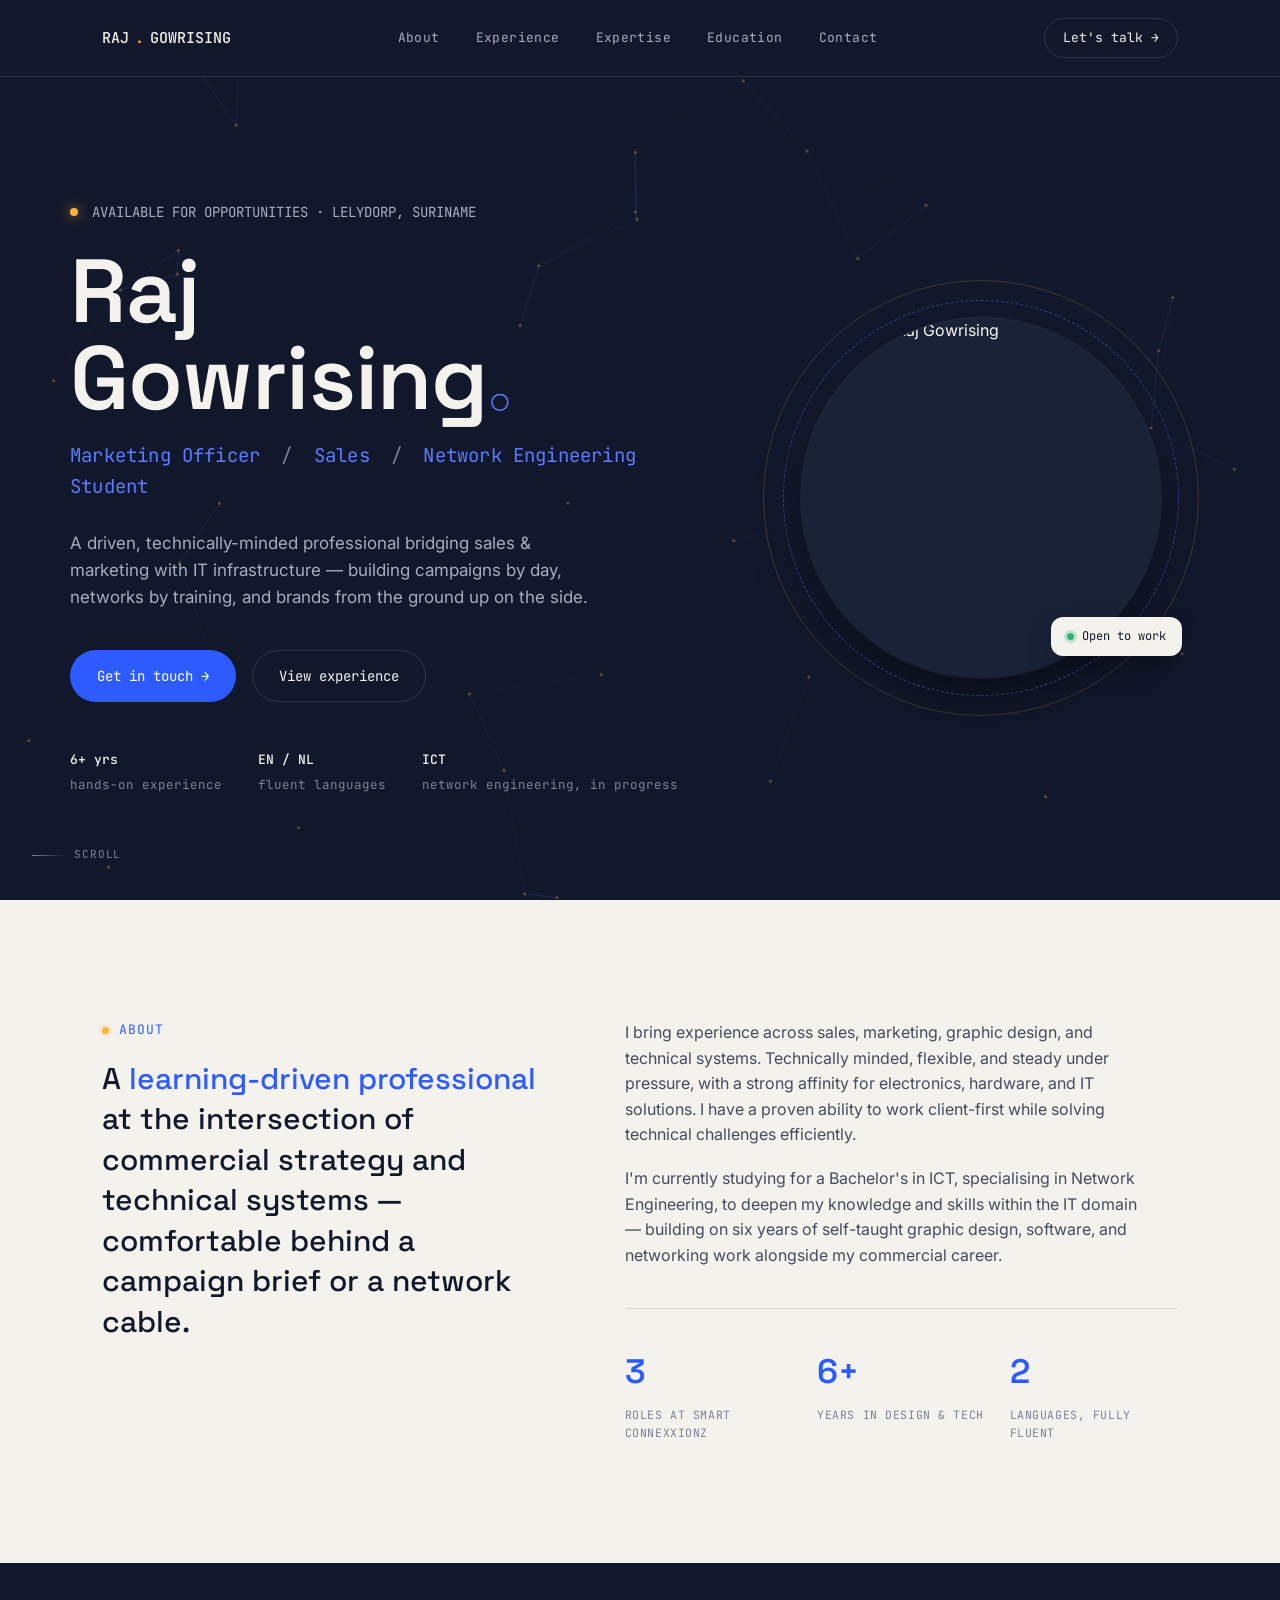
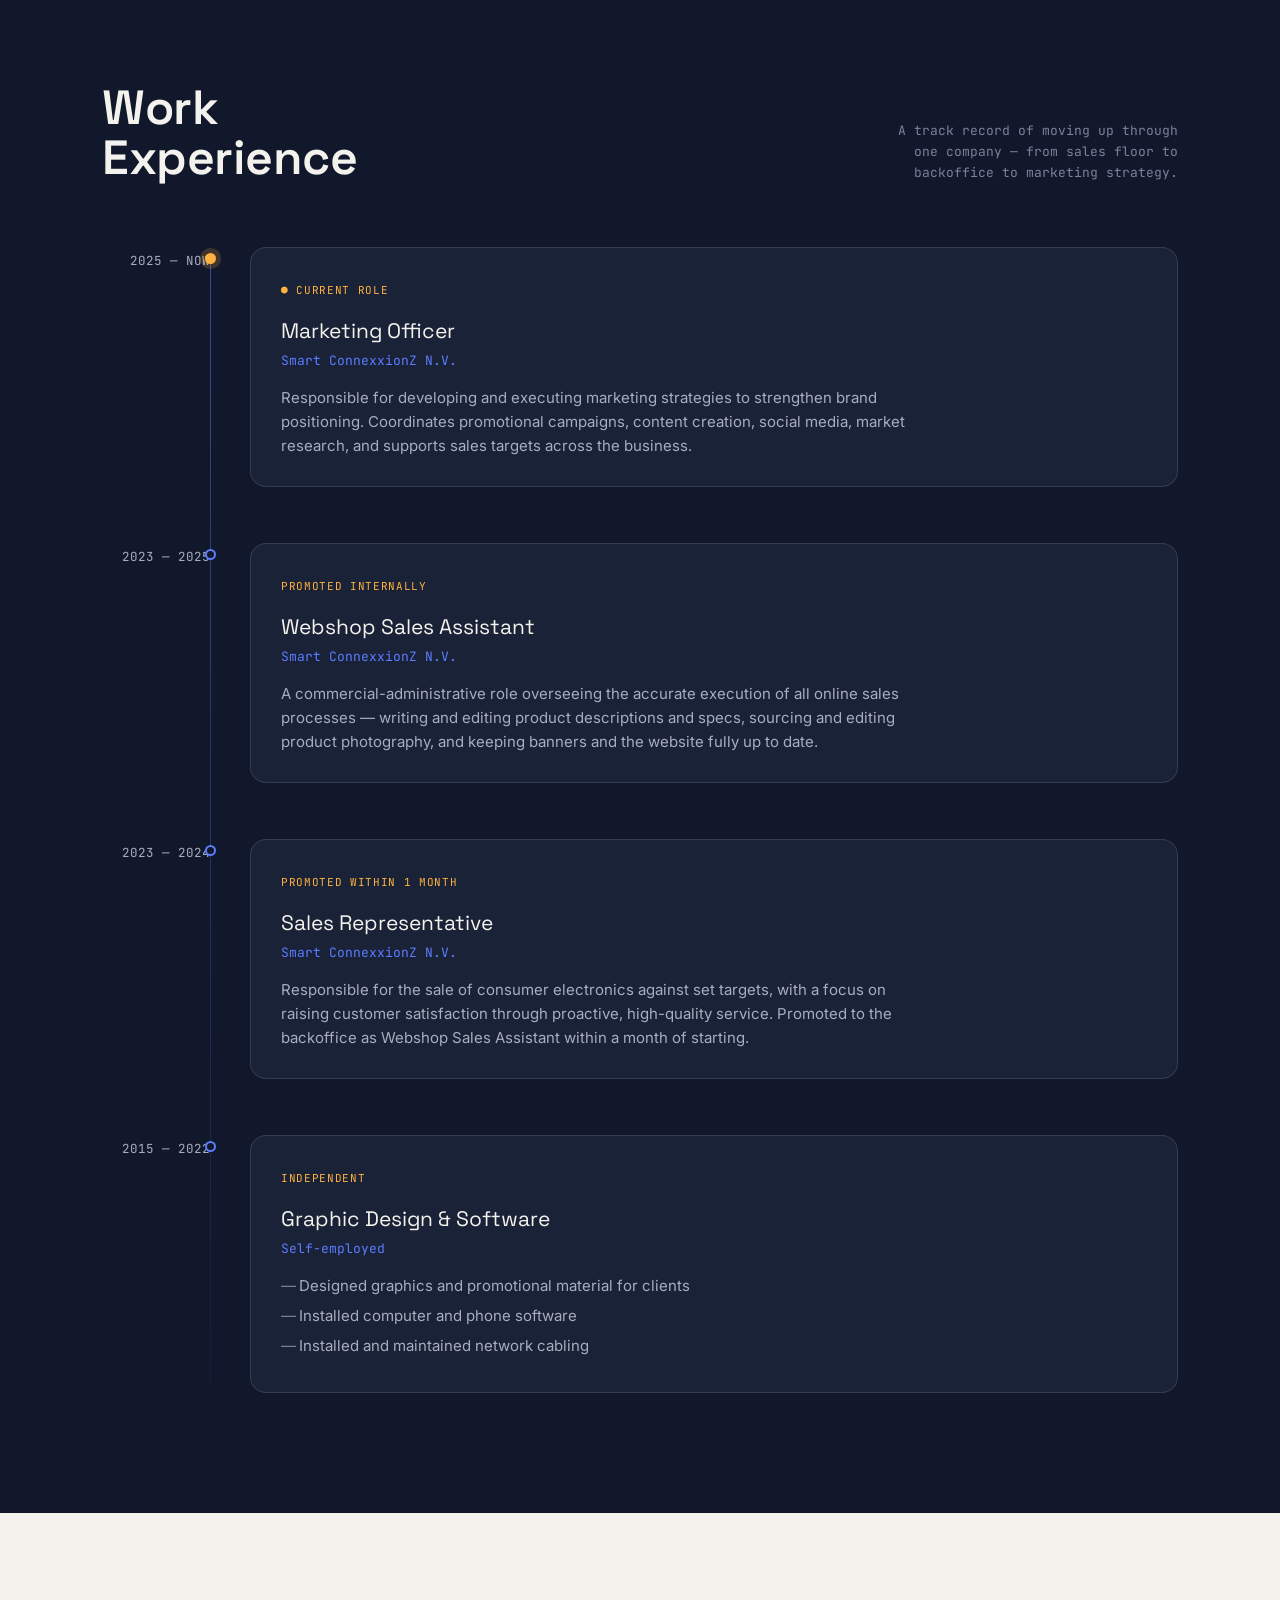
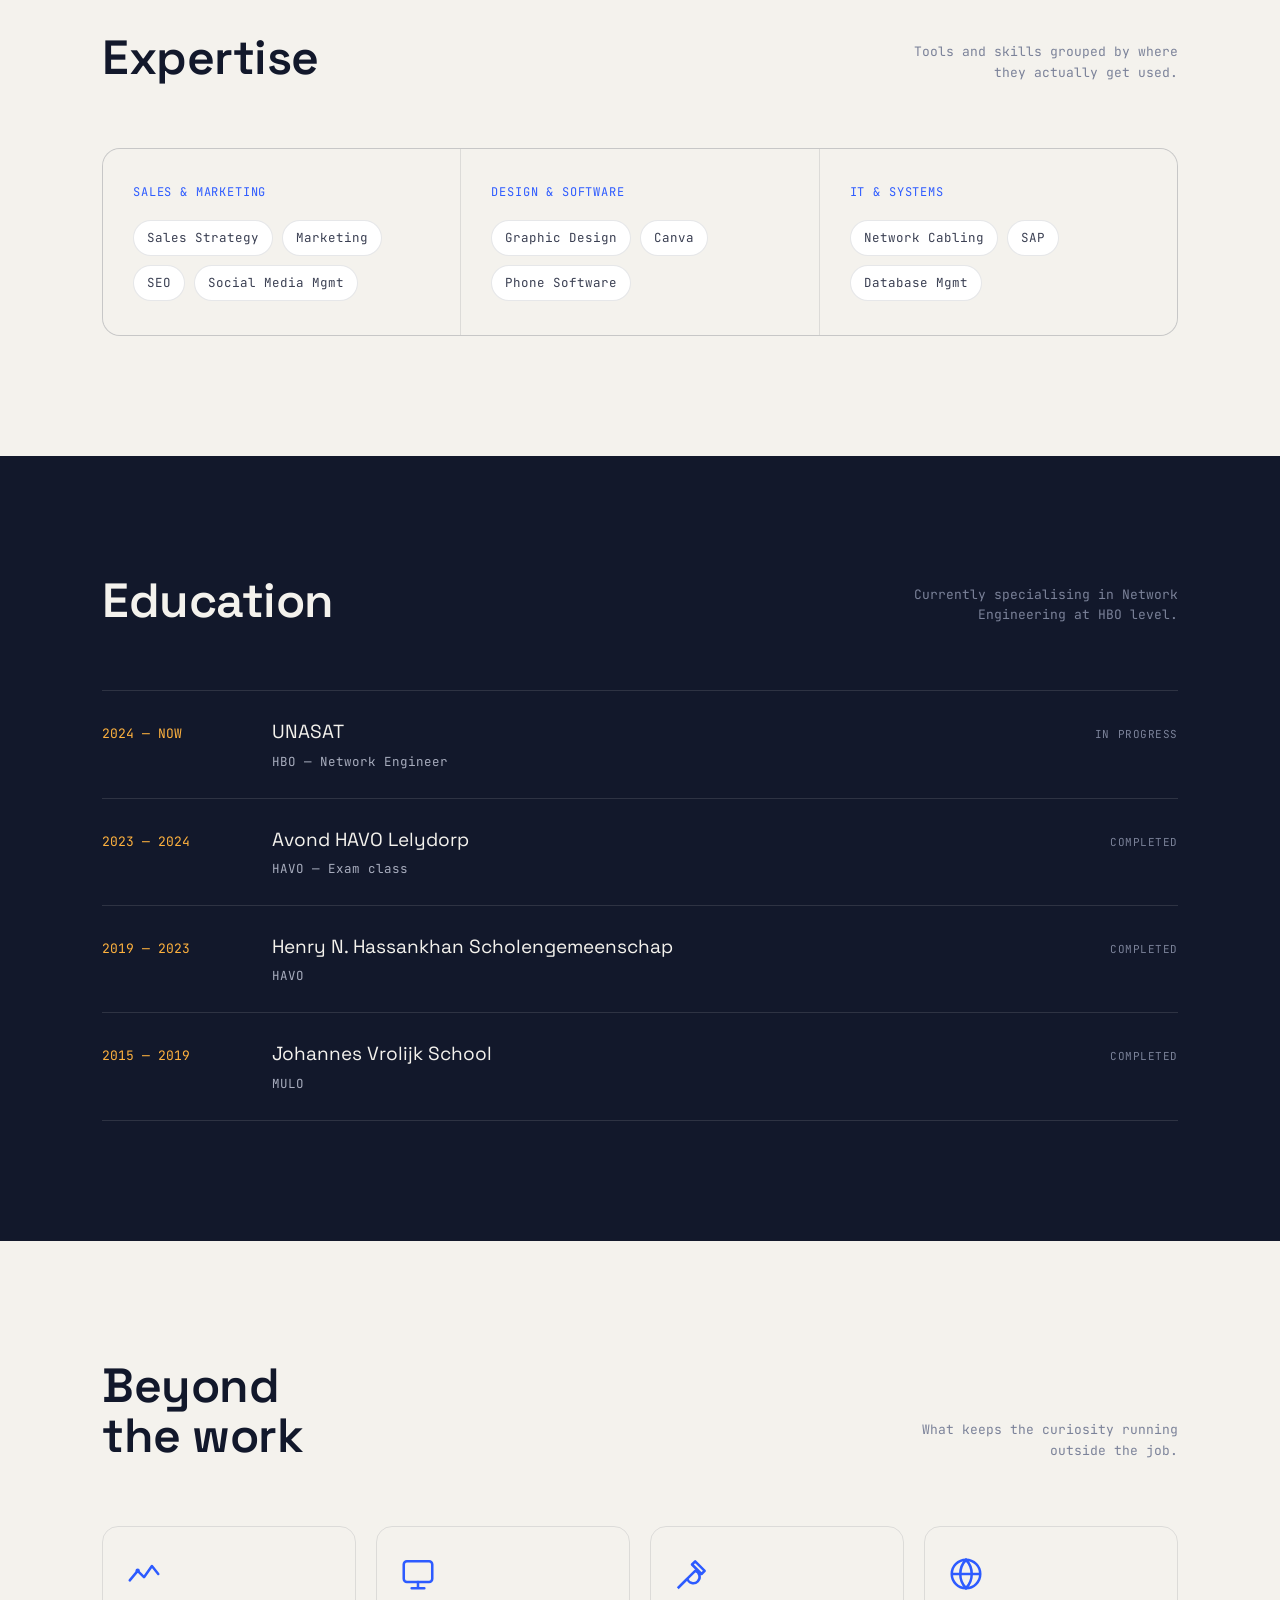
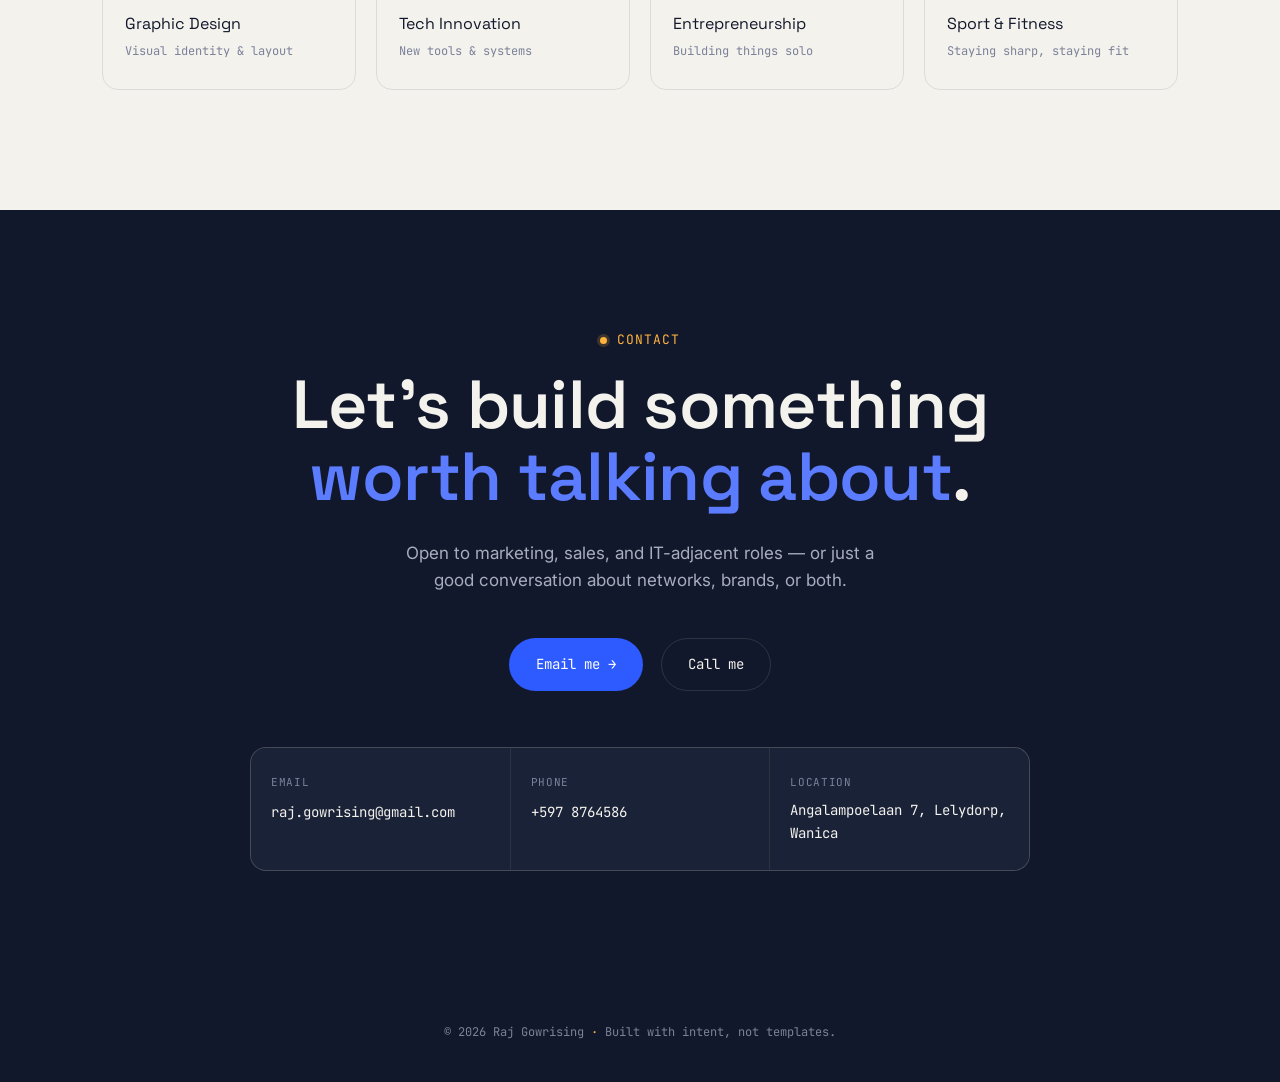
==== index.html @ 98e71255 "Add files via upload" ====
<!DOCTYPE html>
<html lang="en">
<head>
<meta charset="UTF-8">
<meta name="viewport" content="width=device-width, initial-scale=1.0">
<title>Raj Gowrising — Marketing & Sales Officer / IT Network Engineer</title>
<link rel="preconnect" href="https://fonts.googleapis.com">
<link rel="preconnect" href="https://fonts.gstatic.com" crossorigin>
<link href="https://fonts.googleapis.com/css2?family=Space+Grotesk:wght@400;500;600;700&family=Inter:wght@400;500;600;700&family=JetBrains+Mono:wght@400;500;600&display=swap" rel="stylesheet">
<link rel="stylesheet" href="styles.css">
</head>
<body>

<header>
  <nav class="wrap">
    <a href="#hero" class="logo">RAJ<span>.</span>GOWRISING</a>
    <div class="nav-links">
      <a href="#about">About</a>
      <a href="#experience">Experience</a>
      <a href="#expertise">Expertise</a>
      <a href="#education">Education</a>
      <a href="#contact">Contact</a>
    </div>
    <a href="#contact" class="nav-cta">Let's talk →</a>
  </nav>
</header>

<section id="hero">
  <canvas id="network-canvas"></canvas>
  <div class="wrap hero-grid">
    <div>
      <div class="hero-kicker"><span class="dot"></span> AVAILABLE FOR OPPORTUNITIES · LELYDORP, SURINAME</div>
      <h1 class="hero-name">Raj<br>Gowrising<span class="accent">.</span></h1>
      <div class="hero-role">Marketing Officer <span class="sep">/</span> Sales <span class="sep">/</span> Network Engineering Student</div>
      <p class="hero-desc">A driven, technically-minded professional bridging sales &amp; marketing with IT infrastructure — building campaigns by day, networks by training, and brands from the ground up on the side.</p>
      <div class="hero-actions">
        <a href="#contact" class="btn btn-primary">Get in touch →</a>
        <a href="#experience" class="btn btn-ghost">View experience</a>
      </div>
      <div class="hero-meta">
        <div><strong>6+ yrs</strong> hands-on experience</div>
        <div><strong>EN / NL</strong> fluent languages</div>
        <div><strong>ICT</strong> network engineering, in progress</div>
      </div>
    </div>
    <div class="portrait-wrap">
      <div class="portrait-ring">
        <div class="portrait-img">
          <img id="headshot" src="assets/headshot.jpg" alt="Portrait of Raj Gowrising">
        </div>
        <div class="portrait-tag"><span class="pulse"></span> Open to work</div>
      </div>
    </div>
  </div>
  <div class="scroll-cue"><span class="line"></span> Scroll</div>
</section>

<section id="about" class="on-paper section-pad">
  <div class="wrap">
    <div>
      <div class="eyebrow" style="color:var(--blue);">About</div>
      <p class="about-lead">A <span class="hl">learning-driven professional</span> at the intersection of commercial strategy and technical systems — comfortable behind a campaign brief or a network cable.</p>
    </div>
    <div class="about-body">
      <p>I bring experience across sales, marketing, graphic design, and technical systems. Technically minded, flexible, and steady under pressure, with a strong affinity for electronics, hardware, and IT solutions. I have a proven ability to work client-first while solving technical challenges efficiently.</p>
      <p>I'm currently studying for a Bachelor's in ICT, specialising in Network Engineering, to deepen my knowledge and skills within the IT domain — building on six years of self-taught graphic design, software, and networking work alongside my commercial career.</p>
      <div class="stat-row">
        <div>
          <div class="stat-num">3</div>
          <div class="stat-label">Roles at Smart ConnexxionZ</div>
        </div>
        <div>
          <div class="stat-num">6+</div>
          <div class="stat-label">Years in design &amp; tech</div>
        </div>
        <div>
          <div class="stat-num">2</div>
          <div class="stat-label">Languages, fully fluent</div>
        </div>
      </div>
    </div>
  </div>
</section>

<section id="experience" class="section-pad">
  <div class="wrap">
    <div class="section-head">
      <h2 class="section-title">Work<br>Experience</h2>
      <div class="section-note">A track record of moving up through one company — from sales floor to backoffice to marketing strategy.</div>
    </div>

    <div class="timeline">

      <div class="tl-item is-current">
        <div class="tl-date">2025 — NOW</div>
        <div class="tl-node"></div>
        <div class="tl-card">
          <div class="tl-status">● Current role</div>
          <div class="tl-role">Marketing Officer</div>
          <div class="tl-org">Smart ConnexxionZ N.V.</div>
          <div class="tl-desc">Responsible for developing and executing marketing strategies to strengthen brand positioning. Coordinates promotional campaigns, content creation, social media, market research, and supports sales targets across the business.</div>
        </div>
      </div>

      <div class="tl-item">
        <div class="tl-date">2023 — 2025</div>
        <div class="tl-node"></div>
        <div class="tl-card">
          <div class="tl-status">Promoted internally</div>
          <div class="tl-role">Webshop Sales Assistant</div>
          <div class="tl-org">Smart ConnexxionZ N.V.</div>
          <div class="tl-desc">A commercial-administrative role overseeing the accurate execution of all online sales processes — writing and editing product descriptions and specs, sourcing and editing product photography, and keeping banners and the website fully up to date.</div>
        </div>
      </div>

      <div class="tl-item">
        <div class="tl-date">2023 — 2024</div>
        <div class="tl-node"></div>
        <div class="tl-card">
          <div class="tl-status">Promoted within 1 month</div>
          <div class="tl-role">Sales Representative</div>
          <div class="tl-org">Smart ConnexxionZ N.V.</div>
          <div class="tl-desc">Responsible for the sale of consumer electronics against set targets, with a focus on raising customer satisfaction through proactive, high-quality service. Promoted to the backoffice as Webshop Sales Assistant within a month of starting.</div>
        </div>
      </div>

      <div class="tl-item">
        <div class="tl-date">2015 — 2022</div>
        <div class="tl-node"></div>
        <div class="tl-card">
          <div class="tl-status">Independent</div>
          <div class="tl-role">Graphic Design &amp; Software</div>
          <div class="tl-org">Self-employed</div>
          <div class="tl-desc">
            <ul>
              <li>Designed graphics and promotional material for clients</li>
              <li>Installed computer and phone software</li>
              <li>Installed and maintained network cabling</li>
            </ul>
          </div>
        </div>
      </div>

    </div>
  </div>
</section>

<section id="expertise" class="section-pad">
  <div class="wrap">
    <div class="section-head">
      <h2 class="section-title">Expertise</h2>
      <div class="section-note">Tools and skills grouped by where they actually get used.</div>
    </div>

    <div class="exp-grid">
      <div class="exp-cell">
        <div class="exp-cell-title">Sales &amp; Marketing</div>
        <div class="chip-row">
          <span class="chip">Sales Strategy</span>
          <span class="chip">Marketing</span>
          <span class="chip">SEO</span>
          <span class="chip">Social Media Mgmt</span>
        </div>
      </div>
      <div class="exp-cell">
        <div class="exp-cell-title">Design &amp; Software</div>
        <div class="chip-row">
          <span class="chip">Graphic Design</span>
          <span class="chip">Canva</span>
          <span class="chip">Phone Software</span>
        </div>
      </div>
      <div class="exp-cell">
        <div class="exp-cell-title">IT &amp; Systems</div>
        <div class="chip-row">
          <span class="chip">Network Cabling</span>
          <span class="chip">SAP</span>
          <span class="chip">Database Mgmt</span>
        </div>
      </div>
    </div>
  </div>
</section>

<section id="education" class="section-pad">
  <div class="wrap">
    <div class="section-head">
      <h2 class="section-title">Education</h2>
      <div class="section-note">Currently specialising in Network Engineering at HBO level.</div>
    </div>

    <div class="edu-list">
      <div class="edu-row">
        <div class="edu-period">2024 — NOW</div>
        <div>
          <div class="edu-school">UNASAT</div>
          <div class="edu-degree">HBO — Network Engineer</div>
        </div>
        <div class="edu-tag">In progress</div>
      </div>
      <div class="edu-row">
        <div class="edu-period">2023 — 2024</div>
        <div>
          <div class="edu-school">Avond HAVO Lelydorp</div>
          <div class="edu-degree">HAVO — Exam class</div>
        </div>
        <div class="edu-tag">Completed</div>
      </div>
      <div class="edu-row">
        <div class="edu-period">2019 — 2023</div>
        <div>
          <div class="edu-school">Henry N. Hassankhan Scholengemeenschap</div>
          <div class="edu-degree">HAVO</div>
        </div>
        <div class="edu-tag">Completed</div>
      </div>
      <div class="edu-row">
        <div class="edu-period">2015 — 2019</div>
        <div>
          <div class="edu-school">Johannes Vrolijk School</div>
          <div class="edu-degree">MULO</div>
        </div>
        <div class="edu-tag">Completed</div>
      </div>
    </div>
  </div>
</section>

<section id="interests" class="section-pad">
  <div class="wrap">
    <div class="section-head">
      <h2 class="section-title">Beyond<br>the work</h2>
      <div class="section-note">What keeps the curiosity running outside the job.</div>
    </div>

    <div class="int-grid">
      <div class="int-card">
        <div class="int-icon">
          <svg viewBox="0 0 24 24" fill="none" stroke="#2D5BFF" stroke-width="1.6"><path d="M3 16l5-6 4 4 5-7 4 5" stroke-linecap="round" stroke-linejoin="round"/><circle cx="8" cy="10" r="1.4" fill="#2D5BFF" stroke="none"/></svg>
        </div>
        <div class="int-title">Graphic Design</div>
        <div class="int-sub">Visual identity &amp; layout</div>
      </div>
      <div class="int-card">
        <div class="int-icon">
          <svg viewBox="0 0 24 24" fill="none" stroke="#2D5BFF" stroke-width="1.6"><rect x="3" y="4" width="18" height="13" rx="2"/><path d="M8 21h8M12 17v4" stroke-linecap="round"/></svg>
        </div>
        <div class="int-title">Tech Innovation</div>
        <div class="int-sub">New tools &amp; systems</div>
      </div>
      <div class="int-card">
        <div class="int-icon">
          <svg viewBox="0 0 24 24" fill="none" stroke="#2D5BFF" stroke-width="1.6"><path d="M3 21l6-6m0 0a4 4 0 105-5l-7 7zM14 4l6 6-2 2-6-6z" stroke-linejoin="round"/></svg>
        </div>
        <div class="int-title">Entrepreneurship</div>
        <div class="int-sub">Building things solo</div>
      </div>
      <div class="int-card">
        <div class="int-icon">
          <svg viewBox="0 0 24 24" fill="none" stroke="#2D5BFF" stroke-width="1.6"><circle cx="12" cy="12" r="9"/><path d="M3 12h18M12 3a13 13 0 010 18 13 13 0 010-18z"/></svg>
        </div>
        <div class="int-title">Sport &amp; Fitness</div>
        <div class="int-sub">Staying sharp, staying fit</div>
      </div>
    </div>
  </div>
</section>

<section id="contact" class="section-pad">
  <div class="wrap">
    <div class="eyebrow" style="justify-content:center;">Contact</div>
    <h2 class="contact-title">Let's build something <span class="hl">worth talking about</span>.</h2>
    <p class="contact-sub">Open to marketing, sales, and IT-adjacent roles — or just a good conversation about networks, brands, or both.</p>
    <div class="contact-actions">
      <a href="mailto:raj.gowrising@gmail.com" class="btn btn-primary">Email me →</a>
      <a href="tel:+5978764586" class="btn btn-ghost">Call me</a>
    </div>
    <div class="contact-grid">
      <div class="contact-cell">
        <div class="contact-label">Email</div>
        <a class="contact-value" href="mailto:raj.gowrising@gmail.com">raj.gowrising@gmail.com</a>
      </div>
      <div class="contact-cell">
        <div class="contact-label">Phone</div>
        <a class="contact-value" href="tel:+5978764586">+597 8764586</a>
      </div>
      <div class="contact-cell">
        <div class="contact-label">Location</div>
        <div class="contact-value">Angalampoelaan 7, Lelydorp, Wanica</div>
      </div>
    </div>
  </div>
</section>

<footer>
  © 2026 Raj Gowrising <span>·</span> Built with intent, not templates.
</footer>


<script src="script.js"></script>

</body>
</html>
---- styles.css ----
/* =============================================
   Raj Gowrising — Portfolio Stylesheet
   Edit colors/fonts in :root at the top —
   changes apply across the whole site.
   ============================================= */

  /* ============ TOKENS ============ */
  :root{
    --ink:#12182B;
    --ink-soft:#1A2238;
    --paper:#F4F2ED;
    --paper-dim:#E7E3D8;
    --blue:#2D5BFF;
    --blue-soft:#5C7CFF;
    --amber:#FFB23E;
    --slate:#7B8299;
    --slate-light:#A8ADBE;
    --line: rgba(244,242,237,0.12);
    --line-on-paper: rgba(18,24,43,0.1);

    --font-display:'Space Grotesk', sans-serif;
    --font-body:'Inter', sans-serif;
    --font-mono:'JetBrains Mono', monospace;

    --maxw: 1140px;
  }

  *{margin:0;padding:0;box-sizing:border-box;}

  html{scroll-behavior:smooth;}

  body{
    background:var(--ink);
    color:var(--paper);
    font-family:var(--font-body);
    line-height:1.6;
    -webkit-font-smoothing:antialiased;
    overflow-x:hidden;
  }

  a{color:inherit; text-decoration:none;}
  ul{list-style:none;}

  ::selection{ background:var(--blue); color:var(--paper); }

  :focus-visible{
    outline:2px solid var(--amber);
    outline-offset:3px;
  }

  .wrap{
    max-width:var(--maxw);
    margin:0 auto;
    padding:0 32px;
  }

  .eyebrow{
    font-family:var(--font-mono);
    font-size:13px;
    letter-spacing:0.08em;
    color:var(--amber);
    text-transform:uppercase;
    display:flex;
    align-items:center;
    gap:10px;
    margin-bottom:18px;
  }
  .eyebrow::before{
    content:'';
    width:7px;height:7px;
    background:var(--amber);
    border-radius:50%;
    display:inline-block;
    box-shadow:0 0 0 3px rgba(255,178,62,0.18);
  }

  h1,h2,h3{
    font-family:var(--font-display);
    font-weight:600;
    letter-spacing:-0.01em;
  }

  /* ============ NAV ============ */
  header{
    position:fixed;
    top:0; left:0; right:0;
    z-index:100;
    background:rgba(18,24,43,0.78);
    backdrop-filter:blur(12px);
    border-bottom:1px solid var(--line);
  }
  nav.wrap{
    display:flex;
    align-items:center;
    justify-content:space-between;
    height:76px;
  }
  .logo{
    font-family:var(--font-mono);
    font-size:15px;
    font-weight:500;
    color:var(--paper);
    display:flex;
    align-items:baseline;
    gap:6px;
  }
  .logo span{color:var(--amber);}

  .nav-links{
    display:flex;
    gap:36px;
    font-family:var(--font-mono);
    font-size:13px;
    letter-spacing:0.03em;
    color:var(--slate-light);
  }
  .nav-links a{
    position:relative;
    padding:6px 0;
    transition:color .2s ease;
  }
  .nav-links a:hover{ color:var(--paper); }
  .nav-links a::after{
    content:'';
    position:absolute;
    bottom:0; left:0;
    width:0%; height:1px;
    background:var(--blue-soft);
    transition:width .25s ease;
  }
  .nav-links a:hover::after{ width:100%; }

  .nav-cta{
    font-family:var(--font-mono);
    font-size:13px;
    border:1px solid var(--line);
    padding:9px 18px;
    border-radius:999px;
    color:var(--paper);
    transition:all .2s ease;
    white-space:nowrap;
  }
  .nav-cta:hover{
    border-color:var(--blue-soft);
    background:rgba(45,91,255,0.12);
  }

  .nav-toggle{ display:none; }

  /* ============ HERO ============ */
  #hero{
    position:relative;
    min-height:100vh;
    display:flex;
    align-items:center;
    padding-top:76px;
    overflow:hidden;
  }
  #network-canvas{
    position:absolute;
    inset:0;
    width:100%; height:100%;
    z-index:0;
    opacity:0.55;
  }
  .hero-grid{
    position:relative;
    z-index:2;
    display:grid;
    grid-template-columns:1.15fr 0.85fr;
    gap:60px;
    align-items:center;
    width:100%;
    padding:80px 0 60px;
  }

  .hero-kicker{
    font-family:var(--font-mono);
    font-size:14px;
    color:var(--slate-light);
    margin-bottom:24px;
    display:flex;
    align-items:center;
    gap:14px;
  }
  .hero-kicker .dot{
    width:8px;height:8px;
    border-radius:50%;
    background:var(--amber);
    box-shadow:0 0 12px rgba(255,178,62,0.7);
  }

  .hero-name{
    font-size:clamp(48px, 7vw, 92px);
    line-height:0.98;
    color:var(--paper);
    margin-bottom:8px;
  }
  .hero-name .accent{
    color:transparent;
    -webkit-text-stroke:1.5px var(--blue-soft);
  }

  .hero-role{
    font-family:var(--font-mono);
    font-size:clamp(15px,2vw,19px);
    color:var(--blue-soft);
    margin-top:18px;
    margin-bottom:28px;
    letter-spacing:0.01em;
  }
  .hero-role .sep{ color:var(--slate); padding:0 10px; }

  .hero-desc{
    font-size:17px;
    color:var(--slate-light);
    max-width:520px;
    margin-bottom:38px;
  }

  .hero-actions{
    display:flex;
    gap:16px;
    flex-wrap:wrap;
    margin-bottom:48px;
  }

  .btn{
    font-family:var(--font-mono);
    font-size:14px;
    padding:14px 26px;
    border-radius:999px;
    display:inline-flex;
    align-items:center;
    gap:10px;
    transition:all .22s ease;
    border:1px solid transparent;
  }
  .btn-primary{
    background:var(--blue);
    color:#fff;
  }
  .btn-primary:hover{
    background:var(--blue-soft);
    transform:translateY(-2px);
    box-shadow:0 10px 30px -8px rgba(45,91,255,0.55);
  }
  .btn-ghost{
    border-color:var(--line);
    color:var(--paper);
  }
  .btn-ghost:hover{
    border-color:var(--slate-light);
    background:rgba(244,242,237,0.06);
  }

  .hero-meta{
    display:flex;
    gap:36px;
    font-family:var(--font-mono);
    font-size:12.5px;
    color:var(--slate);
    flex-wrap:wrap;
  }
  .hero-meta strong{
    color:var(--paper);
    display:block;
    font-size:13px;
    margin-bottom:4px;
    font-weight:500;
  }

  /* portrait */
  .portrait-wrap{
    position:relative;
    display:flex;
    justify-content:center;
    z-index:2;
  }
  .portrait-ring{
    position:relative;
    width:min(360px, 80vw);
    height:min(360px, 80vw);
  }
  .portrait-ring::before{
    content:'';
    position:absolute;
    inset:-18px;
    border-radius:50%;
    border:1px dashed rgba(92,124,255,0.4);
    animation:spin 40s linear infinite;
  }
  .portrait-ring::after{
    content:'';
    position:absolute;
    inset:-38px;
    border-radius:50%;
    border:1px solid rgba(255,178,62,0.18);
  }
  @keyframes spin{ to{ transform:rotate(360deg); } }

  .portrait-img{
    width:100%; height:100%;
    border-radius:50%;
    overflow:hidden;
    background:var(--ink-soft);
    box-shadow:0 30px 60px -20px rgba(0,0,0,0.6), 0 0 0 1px rgba(244,242,237,0.08);
  }
  .portrait-img img{
    width:100%; height:100%;
    object-fit:cover;
    display:block;
    filter:saturate(1.05) contrast(1.04);
  }

  .portrait-tag{
    position:absolute;
    bottom:6%;
    right:-6%;
    background:var(--paper);
    color:var(--ink);
    font-family:var(--font-mono);
    font-size:12px;
    padding:10px 16px;
    border-radius:12px;
    box-shadow:0 14px 30px -10px rgba(0,0,0,0.5);
    display:flex;
    align-items:center;
    gap:8px;
  }
  .portrait-tag .pulse{
    width:7px;height:7px;border-radius:50%;
    background:#2BB673;
    box-shadow:0 0 0 3px rgba(43,182,115,0.25);
  }

  .scroll-cue{
    position:absolute;
    bottom:36px; left:32px;
    font-family:var(--font-mono);
    font-size:11px;
    color:var(--slate);
    display:flex;
    align-items:center;
    gap:10px;
    letter-spacing:0.08em;
    text-transform:uppercase;
    z-index:2;
  }
  .scroll-cue .line{
    width:32px;height:1px;
    background:linear-gradient(90deg, var(--slate), transparent);
  }

  /* ============ SECTION SHELL ============ */
  section{ position:relative; }
  .section-pad{ padding:120px 0; }
  .on-paper{
    background:var(--paper);
    color:var(--ink);
  }
  .section-head{
    display:flex;
    justify-content:space-between;
    align-items:flex-end;
    gap:24px;
    margin-bottom:64px;
    flex-wrap:wrap;
  }
  .section-title{
    font-size:clamp(32px, 4vw, 48px);
    line-height:1.05;
  }
  .on-paper .section-title{ color:var(--ink); }
  .section-note{
    font-family:var(--font-mono);
    font-size:13px;
    color:var(--slate);
    max-width:280px;
    text-align:right;
  }

  /* ============ ABOUT ============ */
  #about .wrap{
    display:grid;
    grid-template-columns:0.9fr 1.1fr;
    gap:70px;
  }
  .about-lead{
    font-family:var(--font-display);
    font-size:clamp(22px, 2.6vw, 30px);
    line-height:1.35;
    color:var(--ink);
    font-weight:500;
  }
  .about-lead .hl{ color:var(--blue); }

  .about-body p{
    color:#454B5E;
    font-size:16px;
    margin-bottom:18px;
    max-width:520px;
  }

  .stat-row{
    display:grid;
    grid-template-columns:repeat(3,1fr);
    gap:24px;
    margin-top:40px;
    padding-top:36px;
    border-top:1px solid var(--line-on-paper);
  }
  .stat-num{
    font-family:var(--font-display);
    font-size:34px;
    color:var(--blue);
    font-weight:600;
  }
  .stat-label{
    font-family:var(--font-mono);
    font-size:11.5px;
    color:var(--slate);
    text-transform:uppercase;
    letter-spacing:0.05em;
    margin-top:6px;
  }

  /* ============ EXPERIENCE TIMELINE ============ */
  #experience{ background:var(--ink); }
  .timeline{
    position:relative;
    margin-top:10px;
  }
  .timeline::before{
    content:'';
    position:absolute;
    left:108px;
    top:8px; bottom:8px;
    width:1px;
    background:linear-gradient(to bottom, rgba(92,124,255,0.5), rgba(92,124,255,0.05));
  }

  .tl-item{
    position:relative;
    display:grid;
    grid-template-columns:108px 1fr;
    gap:40px;
    padding-bottom:56px;
  }
  .tl-item:last-child{ padding-bottom:0; }

  .tl-date{
    font-family:var(--font-mono);
    font-size:12.5px;
    color:var(--slate-light);
    padding-top:4px;
    text-align:right;
  }
  .tl-node{
    position:absolute;
    left:103px;
    top:6px;
    width:11px;height:11px;
    border-radius:50%;
    background:var(--ink);
    border:2px solid var(--blue-soft);
  }
  .tl-item.is-current .tl-node{
    background:var(--amber);
    border-color:var(--amber);
    box-shadow:0 0 0 5px rgba(255,178,62,0.18);
  }

  .tl-card{
    background:var(--ink-soft);
    border:1px solid var(--line);
    border-radius:16px;
    padding:28px 30px;
    transition:border-color .25s ease, transform .25s ease;
  }
  .tl-card:hover{
    border-color:rgba(92,124,255,0.45);
    transform:translateX(4px);
  }
  .tl-status{
    display:inline-flex;
    align-items:center;
    gap:8px;
    font-family:var(--font-mono);
    font-size:11px;
    color:var(--amber);
    text-transform:uppercase;
    letter-spacing:0.06em;
    margin-bottom:14px;
  }
  .tl-role{
    font-family:var(--font-display);
    font-size:21px;
    color:var(--paper);
    margin-bottom:4px;
  }
  .tl-org{
    font-family:var(--font-mono);
    font-size:13px;
    color:var(--blue-soft);
    margin-bottom:14px;
  }
  .tl-desc{
    color:var(--slate-light);
    font-size:15px;
    max-width:640px;
  }
  .tl-desc ul{ margin-top:10px; padding-left:0; }
  .tl-desc li{
    padding-left:18px;
    position:relative;
    margin-bottom:6px;
  }
  .tl-desc li::before{
    content:'—';
    position:absolute;
    left:0;
    color:var(--slate);
  }

  /* ============ EXPERTISE ============ */
  #expertise{ background:var(--paper); color:var(--ink); }
  .exp-grid{
    display:grid;
    grid-template-columns:repeat(3, 1fr);
    gap:1px;
    background:var(--line-on-paper);
    border:1px solid var(--line-on-paper);
    border-radius:18px;
    overflow:hidden;
  }
  .exp-cell{
    background:var(--paper);
    padding:34px 30px;
  }
  .exp-cell-title{
    font-family:var(--font-mono);
    font-size:12px;
    text-transform:uppercase;
    letter-spacing:0.07em;
    color:var(--blue);
    margin-bottom:18px;
  }
  .chip-row{
    display:flex;
    flex-wrap:wrap;
    gap:9px;
  }
  .chip{
    font-family:var(--font-mono);
    font-size:12.5px;
    padding:7px 13px;
    border-radius:999px;
    border:1px solid var(--line-on-paper);
    color:#3A3F52;
    background:#fff;
  }

  /* ============ EDUCATION ============ */
  #education{ background:var(--ink); }
  .edu-list{
    display:flex;
    flex-direction:column;
  }
  .edu-row{
    display:grid;
    grid-template-columns:140px 1fr auto;
    gap:30px;
    align-items:baseline;
    padding:26px 0;
    border-bottom:1px solid var(--line);
  }
  .edu-row:first-child{ border-top:1px solid var(--line); }
  .edu-period{
    font-family:var(--font-mono);
    font-size:13px;
    color:var(--amber);
  }
  .edu-school{
    font-family:var(--font-display);
    font-size:19px;
    color:var(--paper);
  }
  .edu-degree{
    font-family:var(--font-mono);
    font-size:12.5px;
    color:var(--slate-light);
    margin-top:4px;
  }
  .edu-tag{
    font-family:var(--font-mono);
    font-size:11px;
    color:var(--slate);
    text-align:right;
    text-transform:uppercase;
    letter-spacing:0.05em;
  }

  /* ============ INTERESTS ============ */
  #interests{ background:var(--paper); color:var(--ink); }
  .int-grid{
    display:grid;
    grid-template-columns:repeat(4, 1fr);
    gap:20px;
  }
  .int-card{
    border:1px solid var(--line-on-paper);
    border-radius:16px;
    padding:28px 22px;
    transition:transform .25s ease, box-shadow .25s ease;
  }
  .int-card:hover{
    transform:translateY(-4px);
    box-shadow:0 18px 36px -16px rgba(18,24,43,0.18);
  }
  .int-icon{
    width:38px; height:38px;
    margin-bottom:18px;
  }
  .int-icon svg{ width:100%; height:100%; }
  .int-title{
    font-family:var(--font-display);
    font-size:16px;
    margin-bottom:6px;
  }
  .int-sub{
    font-family:var(--font-mono);
    font-size:12px;
    color:var(--slate);
  }

  /* ============ CONTACT ============ */
  #contact{
    background:var(--ink);
    text-align:center;
  }
  .contact-title{
    font-size:clamp(36px, 6vw, 68px);
    line-height:1.05;
    max-width:760px;
    margin:0 auto 28px;
  }
  .contact-title .hl{ color:var(--blue-soft); }
  .contact-sub{
    color:var(--slate-light);
    font-size:17px;
    max-width:480px;
    margin:0 auto 44px;
  }
  .contact-actions{
    display:flex;
    justify-content:center;
    gap:18px;
    flex-wrap:wrap;
    margin-bottom:56px;
  }
  .contact-grid{
    display:grid;
    grid-template-columns:repeat(3, 1fr);
    gap:1px;
    background:var(--line);
    border:1px solid var(--line);
    border-radius:16px;
    overflow:hidden;
    max-width:780px;
    margin:0 auto;
  }
  .contact-cell{
    background:var(--ink-soft);
    padding:26px 20px;
    text-align:left;
  }
  .contact-label{
    font-family:var(--font-mono);
    font-size:11px;
    text-transform:uppercase;
    letter-spacing:0.06em;
    color:var(--slate);
    margin-bottom:8px;
  }
  .contact-value{
    font-family:var(--font-mono);
    font-size:14px;
    color:var(--paper);
    word-break:break-word;
  }
  .contact-cell a.contact-value:hover{ color:var(--blue-soft); }

  footer{
    padding:32px 0 40px;
    text-align:center;
    font-family:var(--font-mono);
    font-size:12px;
    color:var(--slate);
  }
  footer span{ color:var(--amber); }

  /* ============ REVEAL ANIM ============ */
  .reveal{
    opacity:0;
    transform:translateY(24px);
    transition:opacity .7s ease, transform .7s ease;
  }
  .reveal.is-visible{
    opacity:1;
    transform:translateY(0);
  }

  @media (prefers-reduced-motion: reduce){
    html{ scroll-behavior:auto; }
    .reveal{ opacity:1; transform:none; transition:none; }
    .portrait-ring::before{ animation:none; }
  }

  /* ============ RESPONSIVE ============ */
  @media (max-width: 980px){
    .hero-grid{ grid-template-columns:1fr; padding-top:40px; gap:50px; }
    .portrait-wrap{ order:-1; }
    #about .wrap{ grid-template-columns:1fr; gap:36px; }
    .stat-row{ grid-template-columns:repeat(3,1fr); }
    .exp-grid{ grid-template-columns:1fr; }
    .int-grid{ grid-template-columns:repeat(2,1fr); }
    .contact-grid{ grid-template-columns:1fr; }
    .nav-links{ display:none; }
    .timeline::before{ left:14px; }
    .tl-item{ grid-template-columns:24px 1fr; gap:18px; }
    .tl-date{ display:none; }
    .tl-node{ left:9px; }
  }

  @media (max-width: 600px){
    .wrap{ padding:0 20px; }
    .section-pad{ padding:80px 0; }
    .section-head{ flex-direction:column; align-items:flex-start; }
    .section-note{ text-align:left; }
    .hero-meta{ gap:24px; }
    .int-grid{ grid-template-columns:1fr; }
    .edu-row{ grid-template-columns:1fr; gap:6px; }
    .edu-tag{ text-align:left; }
    .portrait-tag{ right:0; bottom:-4%; }
    .nav-cta{ font-size:12px; padding:8px 14px; }
  }
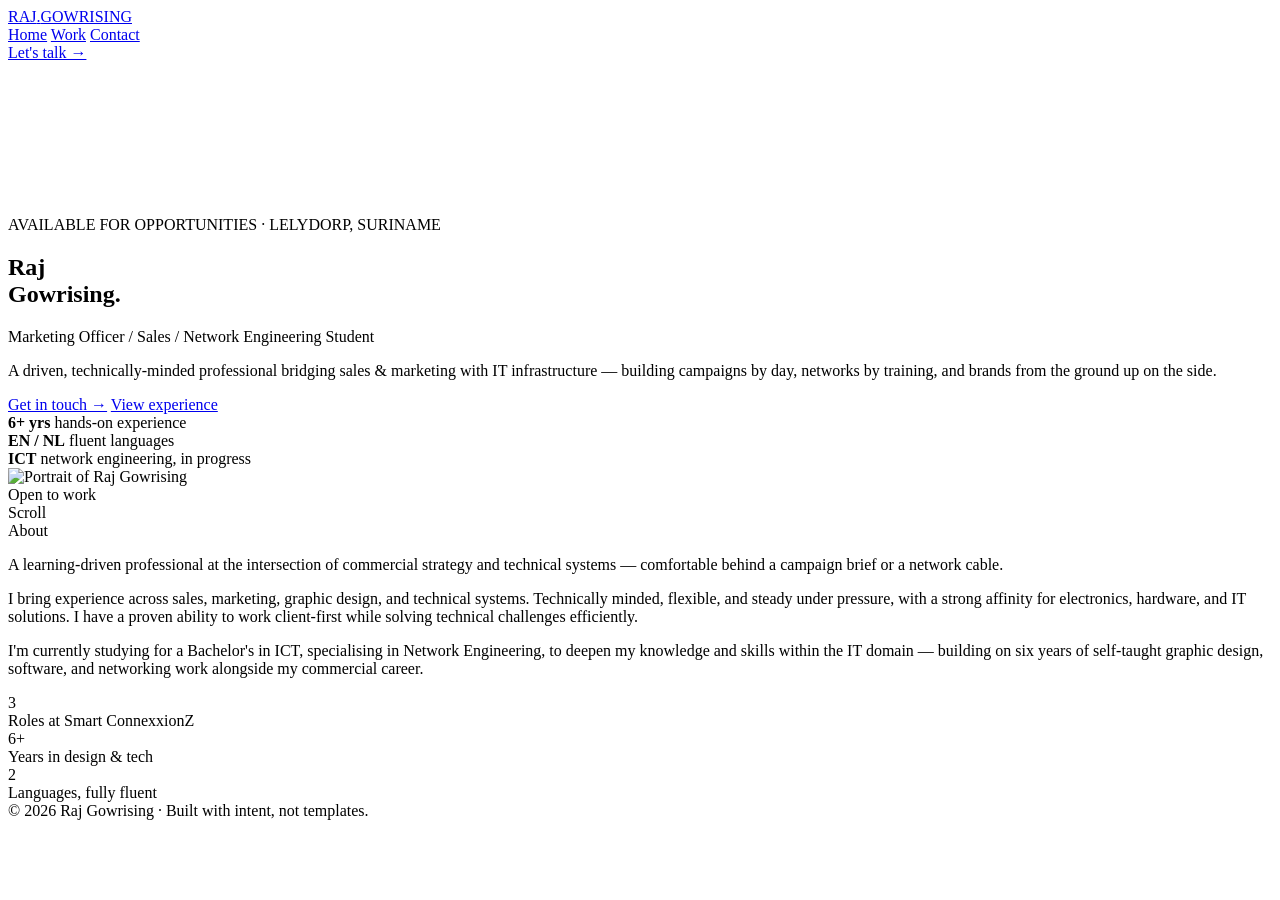
==== commit a6b0441b: "Add files via upload" ====
--- a/index.html
+++ b/index.html
@@ -7,21 +7,19 @@
 <link rel="preconnect" href="https://fonts.googleapis.com">
 <link rel="preconnect" href="https://fonts.gstatic.com" crossorigin>
 <link href="https://fonts.googleapis.com/css2?family=Space+Grotesk:wght@400;500;600;700&family=Inter:wght@400;500;600;700&family=JetBrains+Mono:wght@400;500;600&display=swap" rel="stylesheet">
-<link rel="stylesheet" href="styles.css">
+<link rel="stylesheet" href="css/main.css">
 </head>
 <body>
 
 <header>
   <nav class="wrap">
-    <a href="#hero" class="logo">RAJ<span>.</span>GOWRISING</a>
+    <a href="index.html" class="logo">RAJ<span>.</span>GOWRISING</a>
     <div class="nav-links">
-      <a href="#about">About</a>
-      <a href="#experience">Experience</a>
-      <a href="#expertise">Expertise</a>
-      <a href="#education">Education</a>
-      <a href="#contact">Contact</a>
+      <a href="index.html">Home</a>
+      <a href="work.html">Work</a>
+      <a href="contact.html">Contact</a>
     </div>
-    <a href="#contact" class="nav-cta">Let's talk →</a>
+    <a href="contact.html" class="nav-cta">Let's talk →</a>
   </nav>
 </header>
 
@@ -34,8 +32,8 @@
       <div class="hero-role">Marketing Officer <span class="sep">/</span> Sales <span class="sep">/</span> Network Engineering Student</div>
       <p class="hero-desc">A driven, technically-minded professional bridging sales &amp; marketing with IT infrastructure — building campaigns by day, networks by training, and brands from the ground up on the side.</p>
       <div class="hero-actions">
-        <a href="#contact" class="btn btn-primary">Get in touch →</a>
-        <a href="#experience" class="btn btn-ghost">View experience</a>
+        <a href="contact.html" class="btn btn-primary">Get in touch →</a>
+        <a href="work.html" class="btn btn-ghost">View experience</a>
       </div>
       <div class="hero-meta">
         <div><strong>6+ yrs</strong> hands-on experience</div>
@@ -46,7 +44,7 @@
     <div class="portrait-wrap">
       <div class="portrait-ring">
         <div class="portrait-img">
-          <img id="headshot" src="assets/headshot.jpg" alt="Portrait of Raj Gowrising">
+          <img id="headshot" src="img/headshot.jpg" alt="Portrait of Raj Gowrising">
         </div>
         <div class="portrait-tag"><span class="pulse"></span> Open to work</div>
       </div>
@@ -58,7 +56,7 @@
 <section id="about" class="on-paper section-pad">
   <div class="wrap">
     <div>
-      <div class="eyebrow" style="color:var(--blue);">About</div>
+      <div class="eyebrow">About</div>
       <p class="about-lead">A <span class="hl">learning-driven professional</span> at the intersection of commercial strategy and technical systems — comfortable behind a campaign brief or a network cable.</p>
     </div>
     <div class="about-body">
@@ -82,222 +80,11 @@
   </div>
 </section>
 
-<section id="experience" class="section-pad">
-  <div class="wrap">
-    <div class="section-head">
-      <h2 class="section-title">Work<br>Experience</h2>
-      <div class="section-note">A track record of moving up through one company — from sales floor to backoffice to marketing strategy.</div>
-    </div>
-
-    <div class="timeline">
-
-      <div class="tl-item is-current">
-        <div class="tl-date">2025 — NOW</div>
-        <div class="tl-node"></div>
-        <div class="tl-card">
-          <div class="tl-status">● Current role</div>
-          <div class="tl-role">Marketing Officer</div>
-          <div class="tl-org">Smart ConnexxionZ N.V.</div>
-          <div class="tl-desc">Responsible for developing and executing marketing strategies to strengthen brand positioning. Coordinates promotional campaigns, content creation, social media, market research, and supports sales targets across the business.</div>
-        </div>
-      </div>
-
-      <div class="tl-item">
-        <div class="tl-date">2023 — 2025</div>
-        <div class="tl-node"></div>
-        <div class="tl-card">
-          <div class="tl-status">Promoted internally</div>
-          <div class="tl-role">Webshop Sales Assistant</div>
-          <div class="tl-org">Smart ConnexxionZ N.V.</div>
-          <div class="tl-desc">A commercial-administrative role overseeing the accurate execution of all online sales processes — writing and editing product descriptions and specs, sourcing and editing product photography, and keeping banners and the website fully up to date.</div>
-        </div>
-      </div>
-
-      <div class="tl-item">
-        <div class="tl-date">2023 — 2024</div>
-        <div class="tl-node"></div>
-        <div class="tl-card">
-          <div class="tl-status">Promoted within 1 month</div>
-          <div class="tl-role">Sales Representative</div>
-          <div class="tl-org">Smart ConnexxionZ N.V.</div>
-          <div class="tl-desc">Responsible for the sale of consumer electronics against set targets, with a focus on raising customer satisfaction through proactive, high-quality service. Promoted to the backoffice as Webshop Sales Assistant within a month of starting.</div>
-        </div>
-      </div>
-
-      <div class="tl-item">
-        <div class="tl-date">2015 — 2022</div>
-        <div class="tl-node"></div>
-        <div class="tl-card">
-          <div class="tl-status">Independent</div>
-          <div class="tl-role">Graphic Design &amp; Software</div>
-          <div class="tl-org">Self-employed</div>
-          <div class="tl-desc">
-            <ul>
-              <li>Designed graphics and promotional material for clients</li>
-              <li>Installed computer and phone software</li>
-              <li>Installed and maintained network cabling</li>
-            </ul>
-          </div>
-        </div>
-      </div>
-
-    </div>
-  </div>
-</section>
-
-<section id="expertise" class="section-pad">
-  <div class="wrap">
-    <div class="section-head">
-      <h2 class="section-title">Expertise</h2>
-      <div class="section-note">Tools and skills grouped by where they actually get used.</div>
-    </div>
-
-    <div class="exp-grid">
-      <div class="exp-cell">
-        <div class="exp-cell-title">Sales &amp; Marketing</div>
-        <div class="chip-row">
-          <span class="chip">Sales Strategy</span>
-          <span class="chip">Marketing</span>
-          <span class="chip">SEO</span>
-          <span class="chip">Social Media Mgmt</span>
-        </div>
-      </div>
-      <div class="exp-cell">
-        <div class="exp-cell-title">Design &amp; Software</div>
-        <div class="chip-row">
-          <span class="chip">Graphic Design</span>
-          <span class="chip">Canva</span>
-          <span class="chip">Phone Software</span>
-        </div>
-      </div>
-      <div class="exp-cell">
-        <div class="exp-cell-title">IT &amp; Systems</div>
-        <div class="chip-row">
-          <span class="chip">Network Cabling</span>
-          <span class="chip">SAP</span>
-          <span class="chip">Database Mgmt</span>
-        </div>
-      </div>
-    </div>
-  </div>
-</section>
-
-<section id="education" class="section-pad">
-  <div class="wrap">
-    <div class="section-head">
-      <h2 class="section-title">Education</h2>
-      <div class="section-note">Currently specialising in Network Engineering at HBO level.</div>
-    </div>
-
-    <div class="edu-list">
-      <div class="edu-row">
-        <div class="edu-period">2024 — NOW</div>
-        <div>
-          <div class="edu-school">UNASAT</div>
-          <div class="edu-degree">HBO — Network Engineer</div>
-        </div>
-        <div class="edu-tag">In progress</div>
-      </div>
-      <div class="edu-row">
-        <div class="edu-period">2023 — 2024</div>
-        <div>
-          <div class="edu-school">Avond HAVO Lelydorp</div>
-          <div class="edu-degree">HAVO — Exam class</div>
-        </div>
-        <div class="edu-tag">Completed</div>
-      </div>
-      <div class="edu-row">
-        <div class="edu-period">2019 — 2023</div>
-        <div>
-          <div class="edu-school">Henry N. Hassankhan Scholengemeenschap</div>
-          <div class="edu-degree">HAVO</div>
-        </div>
-        <div class="edu-tag">Completed</div>
-      </div>
-      <div class="edu-row">
-        <div class="edu-period">2015 — 2019</div>
-        <div>
-          <div class="edu-school">Johannes Vrolijk School</div>
-          <div class="edu-degree">MULO</div>
-        </div>
-        <div class="edu-tag">Completed</div>
-      </div>
-    </div>
-  </div>
-</section>
-
-<section id="interests" class="section-pad">
-  <div class="wrap">
-    <div class="section-head">
-      <h2 class="section-title">Beyond<br>the work</h2>
-      <div class="section-note">What keeps the curiosity running outside the job.</div>
-    </div>
-
-    <div class="int-grid">
-      <div class="int-card">
-        <div class="int-icon">
-          <svg viewBox="0 0 24 24" fill="none" stroke="#2D5BFF" stroke-width="1.6"><path d="M3 16l5-6 4 4 5-7 4 5" stroke-linecap="round" stroke-linejoin="round"/><circle cx="8" cy="10" r="1.4" fill="#2D5BFF" stroke="none"/></svg>
-        </div>
-        <div class="int-title">Graphic Design</div>
-        <div class="int-sub">Visual identity &amp; layout</div>
-      </div>
-      <div class="int-card">
-        <div class="int-icon">
-          <svg viewBox="0 0 24 24" fill="none" stroke="#2D5BFF" stroke-width="1.6"><rect x="3" y="4" width="18" height="13" rx="2"/><path d="M8 21h8M12 17v4" stroke-linecap="round"/></svg>
-        </div>
-        <div class="int-title">Tech Innovation</div>
-        <div class="int-sub">New tools &amp; systems</div>
-      </div>
-      <div class="int-card">
-        <div class="int-icon">
-          <svg viewBox="0 0 24 24" fill="none" stroke="#2D5BFF" stroke-width="1.6"><path d="M3 21l6-6m0 0a4 4 0 105-5l-7 7zM14 4l6 6-2 2-6-6z" stroke-linejoin="round"/></svg>
-        </div>
-        <div class="int-title">Entrepreneurship</div>
-        <div class="int-sub">Building things solo</div>
-      </div>
-      <div class="int-card">
-        <div class="int-icon">
-          <svg viewBox="0 0 24 24" fill="none" stroke="#2D5BFF" stroke-width="1.6"><circle cx="12" cy="12" r="9"/><path d="M3 12h18M12 3a13 13 0 010 18 13 13 0 010-18z"/></svg>
-        </div>
-        <div class="int-title">Sport &amp; Fitness</div>
-        <div class="int-sub">Staying sharp, staying fit</div>
-      </div>
-    </div>
-  </div>
-</section>
-
-<section id="contact" class="section-pad">
-  <div class="wrap">
-    <div class="eyebrow" style="justify-content:center;">Contact</div>
-    <h2 class="contact-title">Let's build something <span class="hl">worth talking about</span>.</h2>
-    <p class="contact-sub">Open to marketing, sales, and IT-adjacent roles — or just a good conversation about networks, brands, or both.</p>
-    <div class="contact-actions">
-      <a href="mailto:raj.gowrising@gmail.com" class="btn btn-primary">Email me →</a>
-      <a href="tel:+5978764586" class="btn btn-ghost">Call me</a>
-    </div>
-    <div class="contact-grid">
-      <div class="contact-cell">
-        <div class="contact-label">Email</div>
-        <a class="contact-value" href="mailto:raj.gowrising@gmail.com">raj.gowrising@gmail.com</a>
-      </div>
-      <div class="contact-cell">
-        <div class="contact-label">Phone</div>
-        <a class="contact-value" href="tel:+5978764586">+597 8764586</a>
-      </div>
-      <div class="contact-cell">
-        <div class="contact-label">Location</div>
-        <div class="contact-value">Angalampoelaan 7, Lelydorp, Wanica</div>
-      </div>
-    </div>
-  </div>
-</section>
-
 <footer>
   © 2026 Raj Gowrising <span>·</span> Built with intent, not templates.
 </footer>
 
-
-<script src="script.js"></script>
+<script src="js/main.js"></script>
 
 </body>
 </html>
